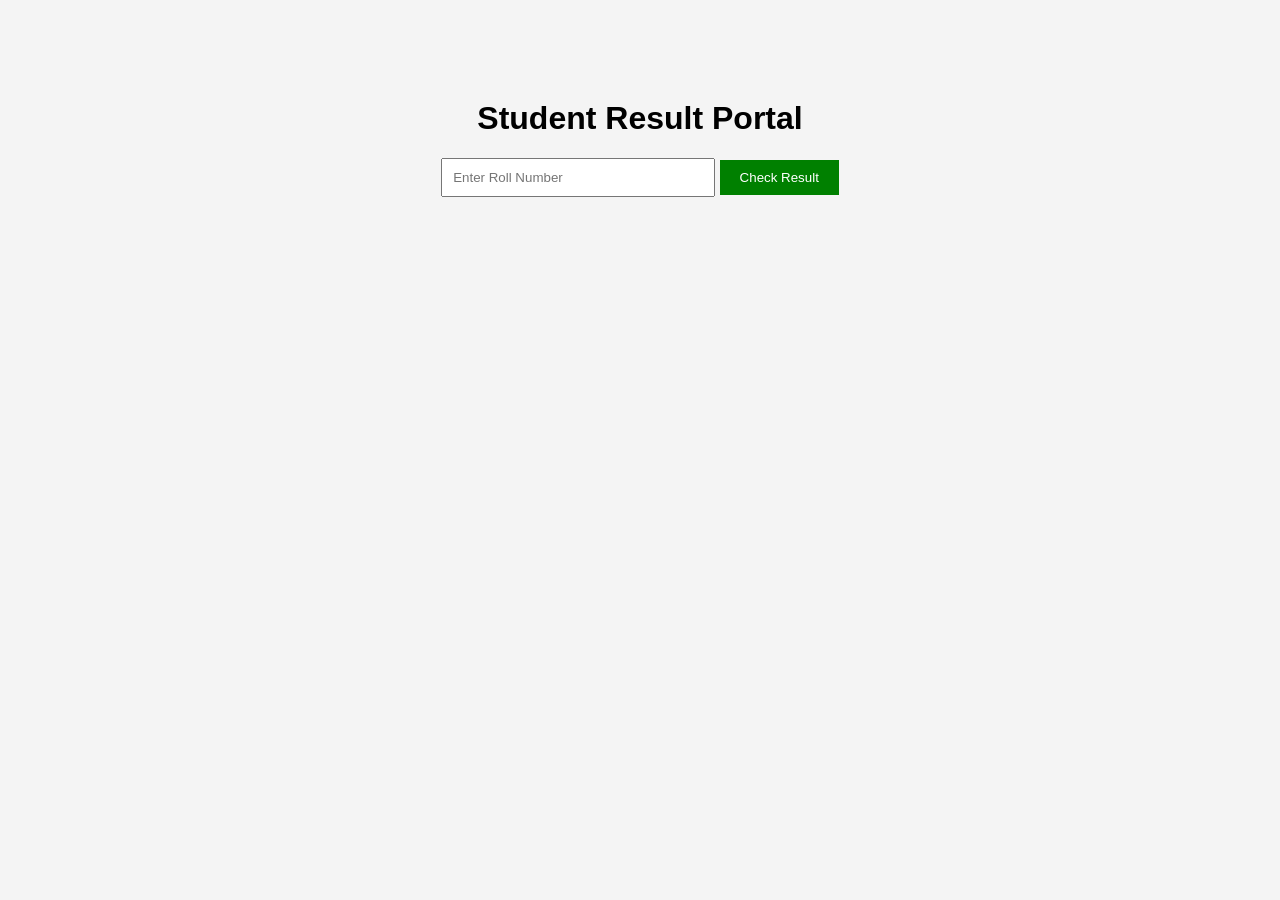
==== index.html @ 4cb21dd6 "Initial Commit" ====
<!DOCTYPE html>
<html>
<head>
    <title>Student Result Portal</title>
    <link rel="stylesheet" href="style.css">
</head>
<body>

<div class="container">
    <h1>Student Result Portal</h1>

    <input type="text" id="roll" placeholder="Enter Roll Number">

    <button onclick="showResult()">Check Result</button>

    <div id="result"></div>
</div>

<script src="script.js"></script>

</body>
</html>
---- style.css ----
body{
    font-family: Arial;
    background:#f4f4f4;
    text-align:center;
}

.container{
    margin-top:100px;
}

input{
    padding:10px;
    width:250px;
}

button{
    padding:10px 20px;
    background:green;
    color:white;
    border:none;
    cursor:pointer;
}

#result{
    margin-top:20px;
    font-size:20px;
}
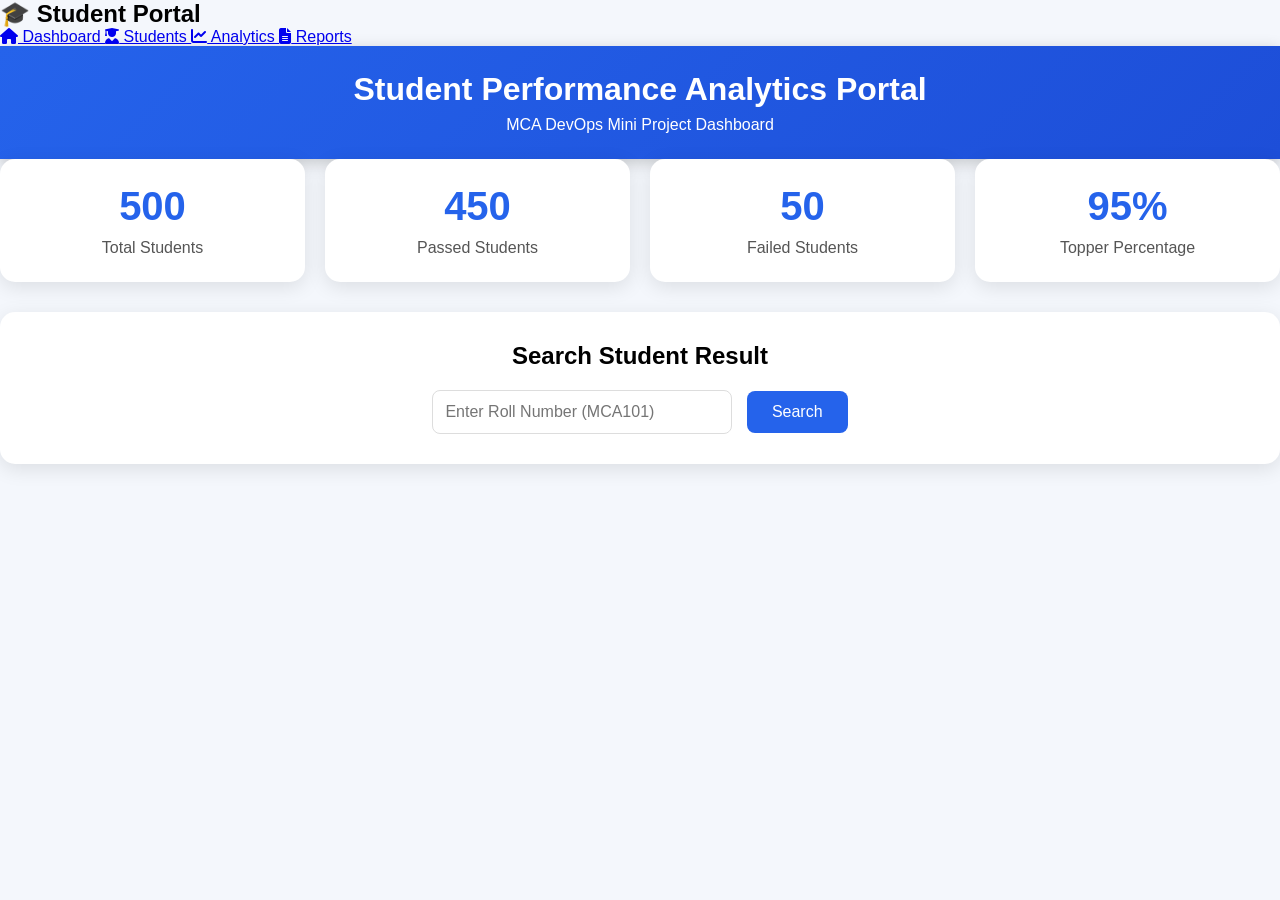
==== commit cee42288: "Professional Dashboard UI" ====
--- a/index.html
+++ b/index.html
@@ -1,19 +1,156 @@
 <!DOCTYPE html>
-<html>
+<html lang="en">
 <head>
-    <title>Student Result Portal</title>
-    <link rel="stylesheet" href="style.css">
+<meta charset="UTF-8">
+<meta name="viewport" content="width=device-width, initial-scale=1.0">
+<title>Student Performance Analytics Portal</title>
+
+<link rel="stylesheet" href="style.css">
+
+<link rel="stylesheet"
+href="https://cdnjs.cloudflare.com/ajax/libs/font-awesome/6.5.1/css/all.min.css">
+
 </head>
+
 <body>
 
-<div class="container">
-    <h1>Student Result Portal</h1>
+<div class="sidebar">
 
-    <input type="text" id="roll" placeholder="Enter Roll Number">
+    <h2>🎓 Student Portal</h2>
 
-    <button onclick="showResult()">Check Result</button>
+    <a href="index.html">
+        <i class="fas fa-home"></i> Dashboard
+    </a>
 
-    <div id="result"></div>
+    <a href="students.html">
+        <i class="fas fa-user-graduate"></i> Students
+    </a>
+
+    <a href="analytics.html">
+        <i class="fas fa-chart-line"></i> Analytics
+    </a>
+
+    <a href="reports.html">
+        <i class="fas fa-file-alt"></i> Reports
+    </a>
+
+</div>
+
+<div class="main">
+
+    <div class="header">
+
+        <h1>Student Performance Analytics Portal</h1>
+
+        <p>MCA DevOps Mini Project Dashboard</p>
+
+    </div>
+
+    <div class="cards">
+
+        <div class="card">
+            <h2>500</h2>
+            <p>Total Students</p>
+        </div>
+
+        <div class="card">
+            <h2>450</h2>
+            <p>Passed Students</p>
+        </div>
+
+        <div class="card">
+            <h2>50</h2>
+            <p>Failed Students</p>
+        </div>
+
+        <div class="card">
+            <h2>95%</h2>
+            <p>Topper Percentage</p>
+        </div>
+
+    </div>
+
+    <div class="search-box">
+
+        <h2>Search Student Result</h2>
+
+        <input
+            type="text"
+            id="rollNo"
+            placeholder="Enter Roll Number (MCA101)"
+        >
+
+        <button onclick="checkResult()">
+            Search
+        </button>
+
+    </div>
+
+    <div class="result-card" id="resultCard" style="display:none;">
+
+        <h2>Student Profile</h2>
+
+        <img
+        src="https://i.pravatar.cc/150?img=12"
+        width="120"
+        style="border-radius:50%; margin:15px;">
+
+        <p>
+            <b>Name :</b>
+            <span id="studentName"></span>
+        </p>
+
+        <p>
+            <b>Roll No :</b>
+            <span id="studentRoll"></span>
+        </p>
+
+        <p>
+            <b>Percentage :</b>
+            <span id="studentPercentage"></span>
+        </p>
+
+        <p>
+            <b>Status :</b>
+            <span id="studentStatus"></span>
+        </p>
+
+        <div class="progress">
+
+            <div
+            class="progress-bar"
+            id="progressBar">
+
+            </div>
+
+        </div>
+
+        <table>
+
+            <tr>
+                <th>Subject</th>
+                <th>Marks</th>
+            </tr>
+
+            <tr>
+                <td>Java Programming</td>
+                <td id="javaMarks">90</td>
+            </tr>
+
+            <tr>
+                <td>Python</td>
+                <td id="pythonMarks">85</td>
+            </tr>
+
+            <tr>
+                <td>DBMS</td>
+                <td id="dbmsMarks">80</td>
+            </tr>
+
+        </table>
+
+    </div>
+
 </div>
 
 <script src="script.js"></script>
--- a/style.css
+++ b/style.css
@@ -1,27 +1,169 @@
+*{
+    margin:0;
+    padding:0;
+    box-sizing:border-box;
+    font-family:'Segoe UI',sans-serif;
+}
+
 body{
-    font-family: Arial;
-    background:#f4f4f4;
+    background:#f4f7fc;
+    min-height:100vh;
+}
+
+/* Header */
+
+.header{
+    background:linear-gradient(135deg,#2563eb,#1d4ed8);
+    color:white;
+    padding:25px;
+    text-align:center;
+    box-shadow:0 4px 15px rgba(0,0,0,0.2);
+}
+
+.header h1{
+    font-size:32px;
+}
+
+.header p{
+    margin-top:8px;
+}
+
+/* Container */
+
+.container{
+    width:90%;
+    max-width:1200px;
+    margin:30px auto;
+}
+
+/* Statistics Cards */
+
+.cards{
+    display:grid;
+    grid-template-columns:repeat(auto-fit,minmax(220px,1fr));
+    gap:20px;
+    margin-bottom:30px;
+}
+
+.card{
+    background:white;
+    padding:25px;
+    border-radius:15px;
+    box-shadow:0 5px 20px rgba(0,0,0,.1);
+    text-align:center;
+    transition:.3s;
+}
+
+.card:hover{
+    transform:translateY(-5px);
+}
+
+.card h2{
+    font-size:40px;
+    color:#2563eb;
+}
+
+.card p{
+    margin-top:10px;
+    color:#555;
+}
+
+/* Search Section */
+
+.search-box{
+    background:white;
+    padding:30px;
+    border-radius:15px;
+    box-shadow:0 5px 20px rgba(0,0,0,.1);
     text-align:center;
 }
 
-.container{
-    margin-top:100px;
+.search-box h2{
+    margin-bottom:20px;
 }
 
 input{
-    padding:10px;
-    width:250px;
+    width:300px;
+    padding:12px;
+    border:1px solid #ddd;
+    border-radius:8px;
+    font-size:16px;
 }
 
 button{
-    padding:10px 20px;
-    background:green;
+    padding:12px 25px;
+    border:none;
+    border-radius:8px;
+    background:#2563eb;
     color:white;
-    border:none;
+    font-size:16px;
     cursor:pointer;
+    margin-left:10px;
+    transition:.3s;
 }
 
-#result{
+button:hover{
+    background:#1d4ed8;
+}
+
+/* Result Card */
+
+.result-card{
+    margin-top:30px;
+    background:white;
+    padding:25px;
+    border-radius:15px;
+    box-shadow:0 5px 20px rgba(0,0,0,.1);
+    display:none;
+}
+
+.result-card h2{
+    color:#2563eb;
+}
+
+.progress{
+    background:#ddd;
+    height:25px;
+    border-radius:20px;
+    overflow:hidden;
+    margin-top:15px;
+}
+
+.progress-bar{
+    height:100%;
+    width:85%;
+    background:#22c55e;
+    color:white;
+    text-align:center;
+    line-height:25px;
+}
+
+/* Table */
+
+table{
+    width:100%;
+    border-collapse:collapse;
     margin-top:20px;
-    font-size:20px;
+}
+
+table th{
+    background:#2563eb;
+    color:white;
+}
+
+table th,
+table td{
+    padding:12px;
+    border:1px solid #ddd;
+    text-align:center;
+}
+
+.pass{
+    color:green;
+    font-weight:bold;
+}
+
+.fail{
+    color:red;
+    font-weight:bold;
 }
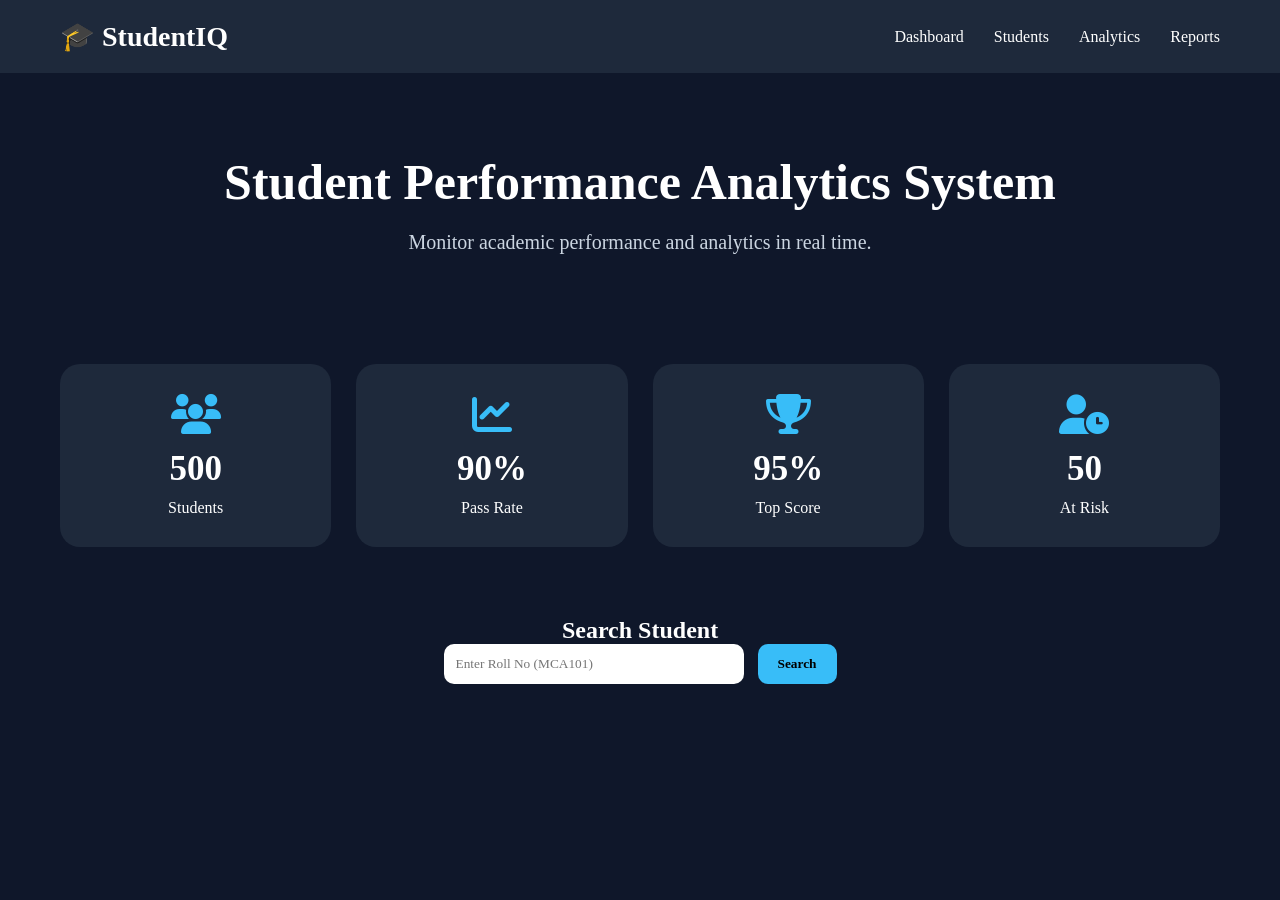
==== commit 3b7fe984: "Premium Dashboard UI" ====
--- a/index.html
+++ b/index.html
@@ -1,9 +1,12 @@
 <!DOCTYPE html>
 <html lang="en">
+
 <head>
+
 <meta charset="UTF-8">
 <meta name="viewport" content="width=device-width, initial-scale=1.0">
-<title>Student Performance Analytics Portal</title>
+
+<title>StudentIQ Analytics</title>
 
 <link rel="stylesheet" href="style.css">
 
@@ -14,146 +17,124 @@
 
 <body>
 
-<div class="sidebar">
+<nav>
 
-    <h2>🎓 Student Portal</h2>
+<div class="logo">
+🎓 StudentIQ
+</div>
 
-    <a href="index.html">
-        <i class="fas fa-home"></i> Dashboard
-    </a>
+<ul>
 
-    <a href="students.html">
-        <i class="fas fa-user-graduate"></i> Students
-    </a>
+<li><a href="index.html">Dashboard</a></li>
 
-    <a href="analytics.html">
-        <i class="fas fa-chart-line"></i> Analytics
-    </a>
+<li><a href="students.html">Students</a></li>
 
-    <a href="reports.html">
-        <i class="fas fa-file-alt"></i> Reports
-    </a>
+<li><a href="analytics.html">Analytics</a></li>
+
+<li><a href="reports.html">Reports</a></li>
+
+</ul>
+
+</nav>
+
+<section class="hero">
+
+<h1>
+Student Performance Analytics System
+</h1>
+
+<p>
+Monitor academic performance and analytics
+in real time.
+</p>
+
+</section>
+
+<section class="stats">
+
+<div class="card">
+
+<i class="fas fa-users"></i>
+
+<h2>500</h2>
+
+<p>Students</p>
 
 </div>
 
-<div class="main">
+<div class="card">
 
-    <div class="header">
+<i class="fas fa-chart-line"></i>
 
-        <h1>Student Performance Analytics Portal</h1>
+<h2>90%</h2>
 
-        <p>MCA DevOps Mini Project Dashboard</p>
-
-    </div>
-
-    <div class="cards">
-
-        <div class="card">
-            <h2>500</h2>
-            <p>Total Students</p>
-        </div>
-
-        <div class="card">
-            <h2>450</h2>
-            <p>Passed Students</p>
-        </div>
-
-        <div class="card">
-            <h2>50</h2>
-            <p>Failed Students</p>
-        </div>
-
-        <div class="card">
-            <h2>95%</h2>
-            <p>Topper Percentage</p>
-        </div>
-
-    </div>
-
-    <div class="search-box">
-
-        <h2>Search Student Result</h2>
-
-        <input
-            type="text"
-            id="rollNo"
-            placeholder="Enter Roll Number (MCA101)"
-        >
-
-        <button onclick="checkResult()">
-            Search
-        </button>
-
-    </div>
-
-    <div class="result-card" id="resultCard" style="display:none;">
-
-        <h2>Student Profile</h2>
-
-        <img
-        src="https://i.pravatar.cc/150?img=12"
-        width="120"
-        style="border-radius:50%; margin:15px;">
-
-        <p>
-            <b>Name :</b>
-            <span id="studentName"></span>
-        </p>
-
-        <p>
-            <b>Roll No :</b>
-            <span id="studentRoll"></span>
-        </p>
-
-        <p>
-            <b>Percentage :</b>
-            <span id="studentPercentage"></span>
-        </p>
-
-        <p>
-            <b>Status :</b>
-            <span id="studentStatus"></span>
-        </p>
-
-        <div class="progress">
-
-            <div
-            class="progress-bar"
-            id="progressBar">
-
-            </div>
-
-        </div>
-
-        <table>
-
-            <tr>
-                <th>Subject</th>
-                <th>Marks</th>
-            </tr>
-
-            <tr>
-                <td>Java Programming</td>
-                <td id="javaMarks">90</td>
-            </tr>
-
-            <tr>
-                <td>Python</td>
-                <td id="pythonMarks">85</td>
-            </tr>
-
-            <tr>
-                <td>DBMS</td>
-                <td id="dbmsMarks">80</td>
-            </tr>
-
-        </table>
-
-    </div>
+<p>Pass Rate</p>
 
 </div>
+
+<div class="card">
+
+<i class="fas fa-trophy"></i>
+
+<h2>95%</h2>
+
+<p>Top Score</p>
+
+</div>
+
+<div class="card">
+
+<i class="fas fa-user-clock"></i>
+
+<h2>50</h2>
+
+<p>At Risk</p>
+
+</div>
+
+</section>
+
+<section class="search">
+
+<h2>Search Student</h2>
+
+<input
+type="text"
+id="rollNo"
+placeholder="Enter Roll No (MCA101)"
+>
+
+<button onclick="checkResult()">
+Search
+</button>
+
+</section>
+
+<section
+class="student-card"
+id="resultCard"
+style="display:none;">
+
+<h2 id="studentName"></h2>
+
+<p id="studentRoll"></p>
+
+<p id="studentStatus"></p>
+
+<div class="progress">
+
+<div
+class="progress-fill"
+id="progressBar">
+
+</div>
+
+</div>
+
+</section>
 
 <script src="script.js"></script>
 
 </body>
+
 </html>
--- a/style.css
+++ b/style.css
@@ -1,169 +1,161 @@
 *{
-    margin:0;
-    padding:0;
-    box-sizing:border-box;
-    font-family:'Segoe UI',sans-serif;
+margin:0;
+padding:0;
+box-sizing:border-box;
+font-family:'Segoe UI';
 }
 
 body{
-    background:#f4f7fc;
-    min-height:100vh;
+background:#0f172a;
+color:white;
 }
 
-/* Header */
-
-.header{
-    background:linear-gradient(135deg,#2563eb,#1d4ed8);
-    color:white;
-    padding:25px;
-    text-align:center;
-    box-shadow:0 4px 15px rgba(0,0,0,0.2);
+nav{
+display:flex;
+justify-content:space-between;
+align-items:center;
+padding:20px 60px;
+background:#1e293b;
 }
 
-.header h1{
-    font-size:32px;
+.logo{
+font-size:28px;
+font-weight:bold;
 }
 
-.header p{
-    margin-top:8px;
+nav ul{
+display:flex;
+list-style:none;
+gap:30px;
 }
 
-/* Container */
-
-.container{
-    width:90%;
-    max-width:1200px;
-    margin:30px auto;
+nav a{
+color:white;
+text-decoration:none;
 }
 
-/* Statistics Cards */
+.hero{
+text-align:center;
+padding:80px 20px;
+}
 
-.cards{
-    display:grid;
-    grid-template-columns:repeat(auto-fit,minmax(220px,1fr));
-    gap:20px;
-    margin-bottom:30px;
+.hero h1{
+font-size:50px;
+margin-bottom:20px;
+}
+
+.hero p{
+font-size:20px;
+color:#cbd5e1;
+}
+
+.stats{
+display:grid;
+grid-template-columns:repeat(auto-fit,minmax(220px,1fr));
+gap:25px;
+padding:30px 60px;
 }
 
 .card{
-    background:white;
-    padding:25px;
-    border-radius:15px;
-    box-shadow:0 5px 20px rgba(0,0,0,.1);
-    text-align:center;
-    transition:.3s;
+background:#1e293b;
+padding:30px;
+border-radius:20px;
+text-align:center;
+transition:.3s;
 }
 
 .card:hover{
-    transform:translateY(-5px);
+transform:translateY(-8px);
+}
+
+.card i{
+font-size:40px;
+color:#38bdf8;
+margin-bottom:15px;
 }
 
 .card h2{
-    font-size:40px;
-    color:#2563eb;
+font-size:35px;
+margin-bottom:10px;
 }
 
-.card p{
-    margin-top:10px;
-    color:#555;
+.search{
+text-align:center;
+padding:40px;
 }
 
-/* Search Section */
-
-.search-box{
-    background:white;
-    padding:30px;
-    border-radius:15px;
-    box-shadow:0 5px 20px rgba(0,0,0,.1);
-    text-align:center;
+.search input{
+width:300px;
+padding:12px;
+border:none;
+border-radius:10px;
 }
 
-.search-box h2{
-    margin-bottom:20px;
+.search button{
+padding:12px 20px;
+border:none;
+background:#38bdf8;
+color:black;
+font-weight:bold;
+border-radius:10px;
+cursor:pointer;
+margin-left:10px;
 }
 
-input{
-    width:300px;
-    padding:12px;
-    border:1px solid #ddd;
-    border-radius:8px;
-    font-size:16px;
-}
-
-button{
-    padding:12px 25px;
-    border:none;
-    border-radius:8px;
-    background:#2563eb;
-    color:white;
-    font-size:16px;
-    cursor:pointer;
-    margin-left:10px;
-    transition:.3s;
-}
-
-button:hover{
-    background:#1d4ed8;
-}
-
-/* Result Card */
-
-.result-card{
-    margin-top:30px;
-    background:white;
-    padding:25px;
-    border-radius:15px;
-    box-shadow:0 5px 20px rgba(0,0,0,.1);
-    display:none;
-}
-
-.result-card h2{
-    color:#2563eb;
+.student-card{
+width:500px;
+margin:40px auto;
+background:#1e293b;
+padding:30px;
+border-radius:20px;
+text-align:center;
 }
 
 .progress{
-    background:#ddd;
-    height:25px;
-    border-radius:20px;
-    overflow:hidden;
-    margin-top:15px;
+height:25px;
+background:#334155;
+border-radius:20px;
+margin-top:20px;
+overflow:hidden;
 }
 
-.progress-bar{
-    height:100%;
-    width:85%;
-    background:#22c55e;
-    color:white;
-    text-align:center;
-    line-height:25px;
+.progress-fill{
+height:100%;
+width:0%;
+background:#22c55e;
+text-align:center;
+line-height:25px;
+font-weight:bold;
 }
 
-/* Table */
-
 table{
-    width:100%;
-    border-collapse:collapse;
-    margin-top:20px;
+width:90%;
+margin:auto;
+margin-top:30px;
+border-collapse:collapse;
+background:#1e293b;
 }
 
-table th{
-    background:#2563eb;
-    color:white;
+th{
+background:#38bdf8;
+color:black;
+padding:12px;
 }
 
-table th,
-table td{
-    padding:12px;
-    border:1px solid #ddd;
-    text-align:center;
+td{
+padding:12px;
+border:1px solid #334155;
 }
 
-.pass{
-    color:green;
-    font-weight:bold;
+.report-card{
+background:#1e293b;
+padding:25px;
+margin:20px;
+border-radius:15px;
 }
 
-.fail{
-    color:red;
-    font-weight:bold;
+.chart-container{
+width:500px;
+height:350px;
+margin:auto;
 }
